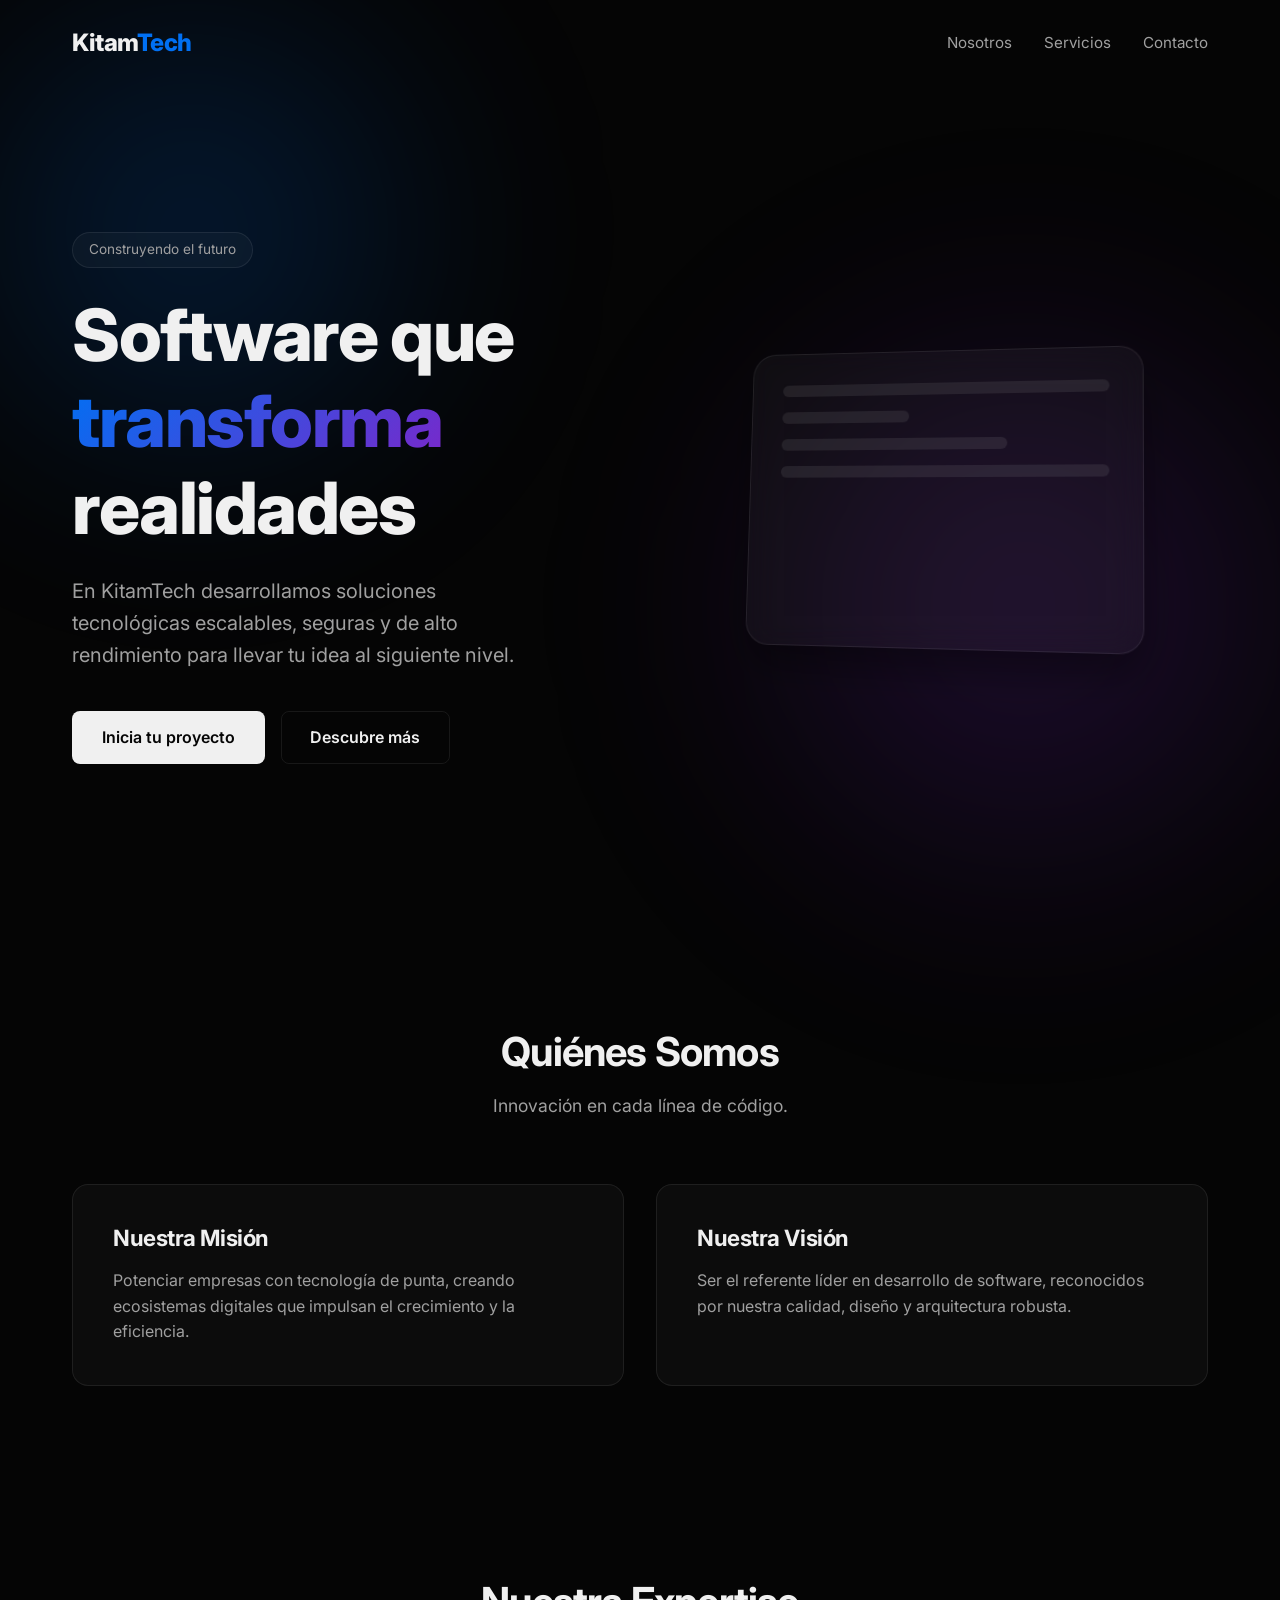
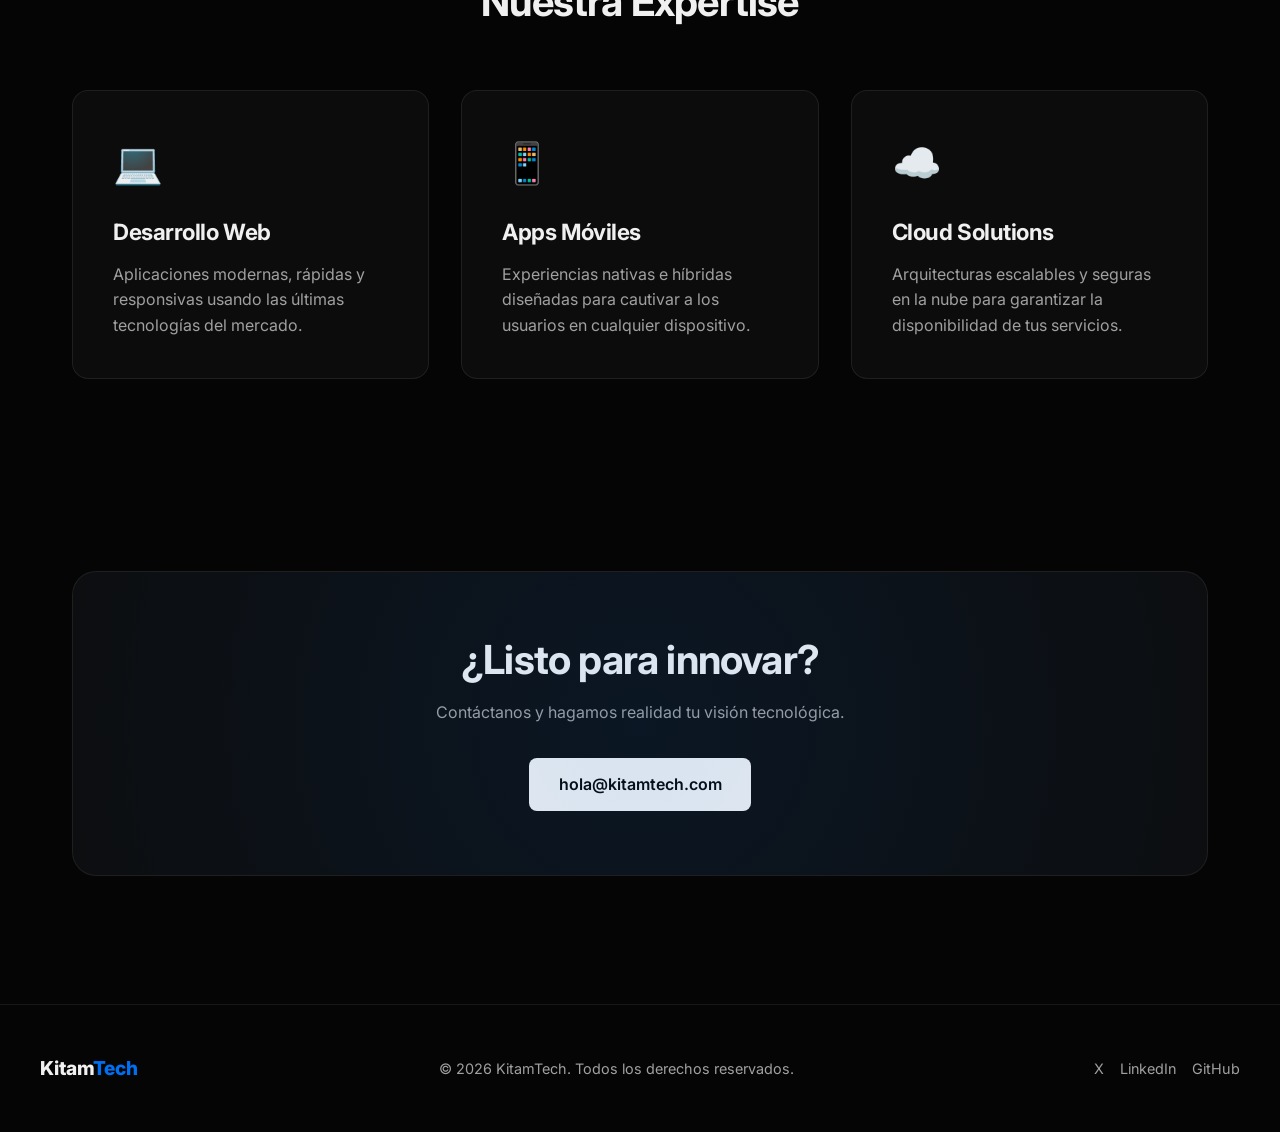
==== index.html @ 881428be "Add files via upload" ====
<!DOCTYPE html>
<html lang="es">
<head>
    <meta charset="UTF-8">
    <meta name="viewport" content="width=device-width, initial-scale=1.0">
    <meta name="description" content="KitamTech - Soluciones de Software de Próxima Generación. Desarrollamos software que transforma realidades.">
    <title>KitamTech | Innovación en Software</title>
    <link rel="preconnect" href="https://fonts.googleapis.com">
    <link rel="preconnect" href="https://fonts.gstatic.com" crossorigin>
    <link href="https://fonts.googleapis.com/css2?family=Inter:wght@300;400;600;800&display=swap" rel="stylesheet">
    <link rel="stylesheet" href="style.css">
</head>
<body>
    <!-- Fondos dinámicos -->
    <div class="blob blob-1"></div>
    <div class="blob blob-2"></div>
    
    <!-- Navegación -->
    <nav class="navbar">
        <div class="nav-container">
            <a href="#" class="logo">Kitam<span class="highlight">Tech</span></a>
            <ul class="nav-links">
                <li><a href="#about">Nosotros</a></li>
                <li><a href="#services">Servicios</a></li>
                <li><a href="#contact">Contacto</a></li>
            </ul>
        </div>
    </nav>

    <main>
        <!-- Sección Principal Hero -->
        <header class="hero">
            <div class="hero-content">
                <span class="badge">Construyendo el futuro</span>
                <h1>Software que <span class="text-gradient">transforma</span> realidades</h1>
                <p>En KitamTech desarrollamos soluciones tecnológicas escalables, seguras y de alto rendimiento para llevar tu idea al siguiente nivel.</p>
                <div class="cta-group">
                    <a href="#contact" class="btn btn-primary">Inicia tu proyecto</a>
                    <a href="#services" class="btn btn-secondary">Descubre más</a>
                </div>
            </div>
            <div class="hero-visual">
                <div class="glass-card">
                    <div class="code-line"></div>
                    <div class="code-line short"></div>
                    <div class="code-line medium"></div>
                    <div class="code-line"></div>
                </div>
            </div>
        </header>

        <!-- Sección Nosotros -->
        <section id="about" class="section">
            <div class="section-header">
                <h2>Quiénes Somos</h2>
                <p>Innovación en cada línea de código.</p>
            </div>
            <div class="about-grid">
                <div class="about-card">
                    <h3>Nuestra Misión</h3>
                    <p>Potenciar empresas con tecnología de punta, creando ecosistemas digitales que impulsan el crecimiento y la eficiencia.</p>
                </div>
                <div class="about-card">
                    <h3>Nuestra Visión</h3>
                    <p>Ser el referente líder en desarrollo de software, reconocidos por nuestra calidad, diseño y arquitectura robusta.</p>
                </div>
            </div>
        </section>

        <!-- Sección Servicios -->
        <section id="services" class="section">
             <div class="section-header">
                <h2>Nuestra Expertise</h2>
            </div>
            <div class="services-grid">
                <div class="service-card">
                    <div class="icon">💻</div>
                    <h3>Desarrollo Web</h3>
                    <p>Aplicaciones modernas, rápidas y responsivas usando las últimas tecnologías del mercado.</p>
                </div>
                <div class="service-card">
                    <div class="icon">📱</div>
                    <h3>Apps Móviles</h3>
                    <p>Experiencias nativas e híbridas diseñadas para cautivar a los usuarios en cualquier dispositivo.</p>
                </div>
                <div class="service-card">
                    <div class="icon">☁️</div>
                    <h3>Cloud Solutions</h3>
                    <p>Arquitecturas escalables y seguras en la nube para garantizar la disponibilidad de tus servicios.</p>
                </div>
            </div>
        </section>

        <!-- Sección Contacto -->
        <section id="contact" class="section contact-section">
            <div class="contact-box glass-panel">
                <h2>¿Listo para innovar?</h2>
                <p>Contáctanos y hagamos realidad tu visión tecnológica.</p>
                <a href="mailto:hola@kitamtech.com" class="btn btn-primary">hola@kitamtech.com</a>
            </div>
        </section>
    </main>

    <!-- Pie de página -->
    <footer>
        <div class="footer-content">
            <div class="footer-logo">Kitam<span>Tech</span></div>
            <p>&copy; 2026 KitamTech. Todos los derechos reservados.</p>
            <div class="social-links">
                <a href="#">X</a>
                <a href="#">LinkedIn</a>
                <a href="#">GitHub</a>
            </div>
        </div>
    </footer>

    <script src="script.js"></script>
</body>
</html>
---- style.css ----
:root {
    --bg-color: #050505;
    --text-color: #f0f0f0;
    --text-muted: #a0a0a0;
    --primary: #0070f3;
    --primary-glow: rgba(0, 112, 243, 0.4);
    --secondary: #7928ca;
    --secondary-glow: rgba(121, 40, 202, 0.4);
    --glass-bg: rgba(255, 255, 255, 0.03);
    --glass-border: rgba(255, 255, 255, 0.08);
}

* {
    margin: 0;
    padding: 0;
    box-sizing: border-box;
    font-family: 'Inter', sans-serif;
}

body {
    background-color: var(--bg-color);
    color: var(--text-color);
    overflow-x: hidden;
    line-height: 1.6;
}

/* Background Blobs */
.blob {
    position: fixed;
    border-radius: 50%;
    filter: blur(100px);
    z-index: -1;
    opacity: 0.6;
    animation: drift 20s infinite alternate ease-in-out;
}

.blob-1 {
    top: -10%;
    left: -10%;
    width: 50vw;
    height: 50vw;
    background: radial-gradient(circle, var(--primary-glow) 0%, transparent 70%);
}

.blob-2 {
    bottom: -10%;
    right: -10%;
    width: 60vw;
    height: 60vw;
    background: radial-gradient(circle, var(--secondary-glow) 0%, transparent 70%);
    animation-delay: -10s;
}

@keyframes drift {
    0% { transform: translate(0, 0) scale(1); }
    100% { transform: translate(5%, 5%) scale(1.1); }
}

/* Navigation */
.navbar {
    position: fixed;
    top: 0;
    width: 100%;
    padding: 1.5rem 0;
    z-index: 1000;
    transition: backdrop-filter 0.3s, background 0.3s;
}

.navbar.scrolled {
    backdrop-filter: blur(12px);
    background: rgba(5, 5, 5, 0.7);
    border-bottom: 1px solid var(--glass-border);
}

.nav-container {
    max-width: 1200px;
    margin: 0 auto;
    padding: 0 2rem;
    display: flex;
    justify-content: space-between;
    align-items: center;
}

.logo {
    font-size: 1.5rem;
    font-weight: 800;
    text-decoration: none;
    color: var(--text-color);
    letter-spacing: -0.5px;
}

.logo .highlight {
    color: var(--primary);
}

.nav-links {
    list-style: none;
    display: flex;
    gap: 2rem;
}

.nav-links a {
    text-decoration: none;
    color: var(--text-muted);
    font-weight: 400;
    font-size: 0.95rem;
    transition: color 0.2s;
}

.nav-links a:hover {
    color: var(--text-color);
}

/* Typography & Utilities */
h1, h2, h3 {
    line-height: 1.2;
    letter-spacing: -0.02em;
}

.text-gradient {
    background: linear-gradient(135deg, #0070f3, #7928ca);
    -webkit-background-clip: text;
    -webkit-text-fill-color: transparent;
    background-clip: text;
}

.btn {
    display: inline-block;
    padding: 0.8rem 1.8rem;
    border-radius: 8px;
    font-weight: 600;
    text-decoration: none;
    transition: all 0.3s ease;
    border: 1px solid transparent;
}

.btn-primary {
    background: var(--text-color);
    color: var(--bg-color);
}

.btn-primary:hover {
    background: #e0e0e0;
    transform: translateY(-2px);
    box-shadow: 0 4px 14px rgba(255, 255, 255, 0.2);
}

.btn-secondary {
    background: transparent;
    color: var(--text-color);
    border-color: var(--glass-border);
}

.btn-secondary:hover {
    background: var(--glass-bg);
    border-color: var(--text-muted);
}

/* Sections */
.section {
    padding: 8rem 2rem 4rem;
    max-width: 1200px;
    margin: 0 auto;
}

.section-header {
    text-align: center;
    margin-bottom: 4rem;
}

.section-header h2 {
    font-size: 2.5rem;
    margin-bottom: 1rem;
}

.section-header p {
    color: var(--text-muted);
    font-size: 1.1rem;
}

/* Hero Section */
.hero {
    min-height: 100vh;
    display: flex;
    align-items: center;
    max-width: 1200px;
    margin: 0 auto;
    padding: 0 2rem;
    padding-top: 6rem;
    gap: 4rem;
}

.hero-content {
    flex: 1;
}

.badge {
    display: inline-block;
    padding: 0.4rem 1rem;
    background: var(--glass-bg);
    border: 1px solid var(--glass-border);
    border-radius: 20px;
    font-size: 0.85rem;
    color: var(--text-muted);
    margin-bottom: 1.5rem;
}

.hero h1 {
    font-size: 4.5rem;
    font-weight: 800;
    margin-bottom: 1.5rem;
}

.hero p {
    font-size: 1.25rem;
    color: var(--text-muted);
    margin-bottom: 2.5rem;
    max-width: 90%;
}

.cta-group {
    display: flex;
    gap: 1rem;
}

.hero-visual {
    flex: 1;
    display: flex;
    justify-content: center;
    align-items: center;
}

.glass-card {
    width: 100%;
    max-width: 400px;
    height: 300px;
    background: var(--glass-bg);
    backdrop-filter: blur(16px);
    border: 1px solid var(--glass-border);
    border-radius: 24px;
    padding: 2rem;
    display: flex;
    flex-direction: column;
    gap: 1rem;
    box-shadow: 0 20px 40px rgba(0,0,0,0.4);
    transform: perspective(1000px) rotateY(-10deg) rotateX(5deg);
    transition: transform 0.5s ease;
}

.glass-card:hover {
    transform: perspective(1000px) rotateY(-5deg) rotateX(2deg);
}

.code-line {
    height: 12px;
    background: var(--glass-border);
    border-radius: 6px;
    width: 100%;
}
.code-line.short { width: 40%; }
.code-line.medium { width: 70%; }

/* Grids */
.about-grid, .services-grid {
    display: grid;
    gap: 2rem;
}

.about-grid {
    grid-template-columns: repeat(auto-fit, minmax(300px, 1fr));
}

.services-grid {
    grid-template-columns: repeat(auto-fit, minmax(280px, 1fr));
}

.about-card, .service-card {
    background: var(--glass-bg);
    border: 1px solid var(--glass-border);
    border-radius: 16px;
    padding: 2.5rem;
    transition: transform 0.3s, background 0.3s;
}

.about-card:hover, .service-card:hover {
    transform: translateY(-5px);
    background: rgba(255, 255, 255, 0.05);
}

.service-card .icon {
    font-size: 2.5rem;
    margin-bottom: 1.5rem;
}

.about-card h3, .service-card h3 {
    font-size: 1.4rem;
    margin-bottom: 1rem;
}

.about-card p, .service-card p {
    color: var(--text-muted);
}

/* Contact */
.contact-box {
    text-align: center;
    padding: 4rem 2rem;
    border-radius: 24px;
    background: var(--glass-bg);
    border: 1px solid var(--glass-border);
    position: relative;
    overflow: hidden;
}

.contact-box::before {
    content: '';
    position: absolute;
    top: -50%;
    left: -50%;
    width: 200%;
    height: 200%;
    background: radial-gradient(circle, rgba(0, 112, 243, 0.1) 0%, transparent 60%);
    pointer-events: none;
}

.contact-box h2 {
    font-size: 2.5rem;
    margin-bottom: 1rem;
}

.contact-box p {
    color: var(--text-muted);
    margin-bottom: 2rem;
}

/* Footer */
footer {
    border-top: 1px solid var(--glass-border);
    padding: 3rem 2rem;
    margin-top: 4rem;
}

.footer-content {
    max-width: 1200px;
    margin: 0 auto;
    display: flex;
    justify-content: space-between;
    align-items: center;
    flex-wrap: wrap;
    gap: 1rem;
}

.footer-logo {
    font-weight: 800;
    font-size: 1.2rem;
}
.footer-logo span { color: var(--primary); }

footer p { color: var(--text-muted); font-size: 0.9rem; }

.social-links { display: flex; gap: 1rem; }
.social-links a { color: var(--text-muted); text-decoration: none; font-size: 0.9rem; }
.social-links a:hover { color: var(--text-color); }

/* Fade Animations */
.fade-in-up {
    opacity: 0;
    transform: translateY(30px);
    transition: opacity 0.8s ease-out, transform 0.8s ease-out;
}

.fade-in-up.visible {
    opacity: 1;
    transform: translateY(0);
}

/* Responsive Styles */
@media (max-width: 768px) {
    .hero {
        flex-direction: column;
        padding-top: 8rem;
        text-align: center;
    }
    
    .hero h1 { font-size: 3rem; }
    .hero p { max-width: 100%; margin: 0 auto 2rem; }
    .cta-group { justify-content: center; }
    
    .nav-links { display: none; }
    .section { padding-top: 6rem; }
}
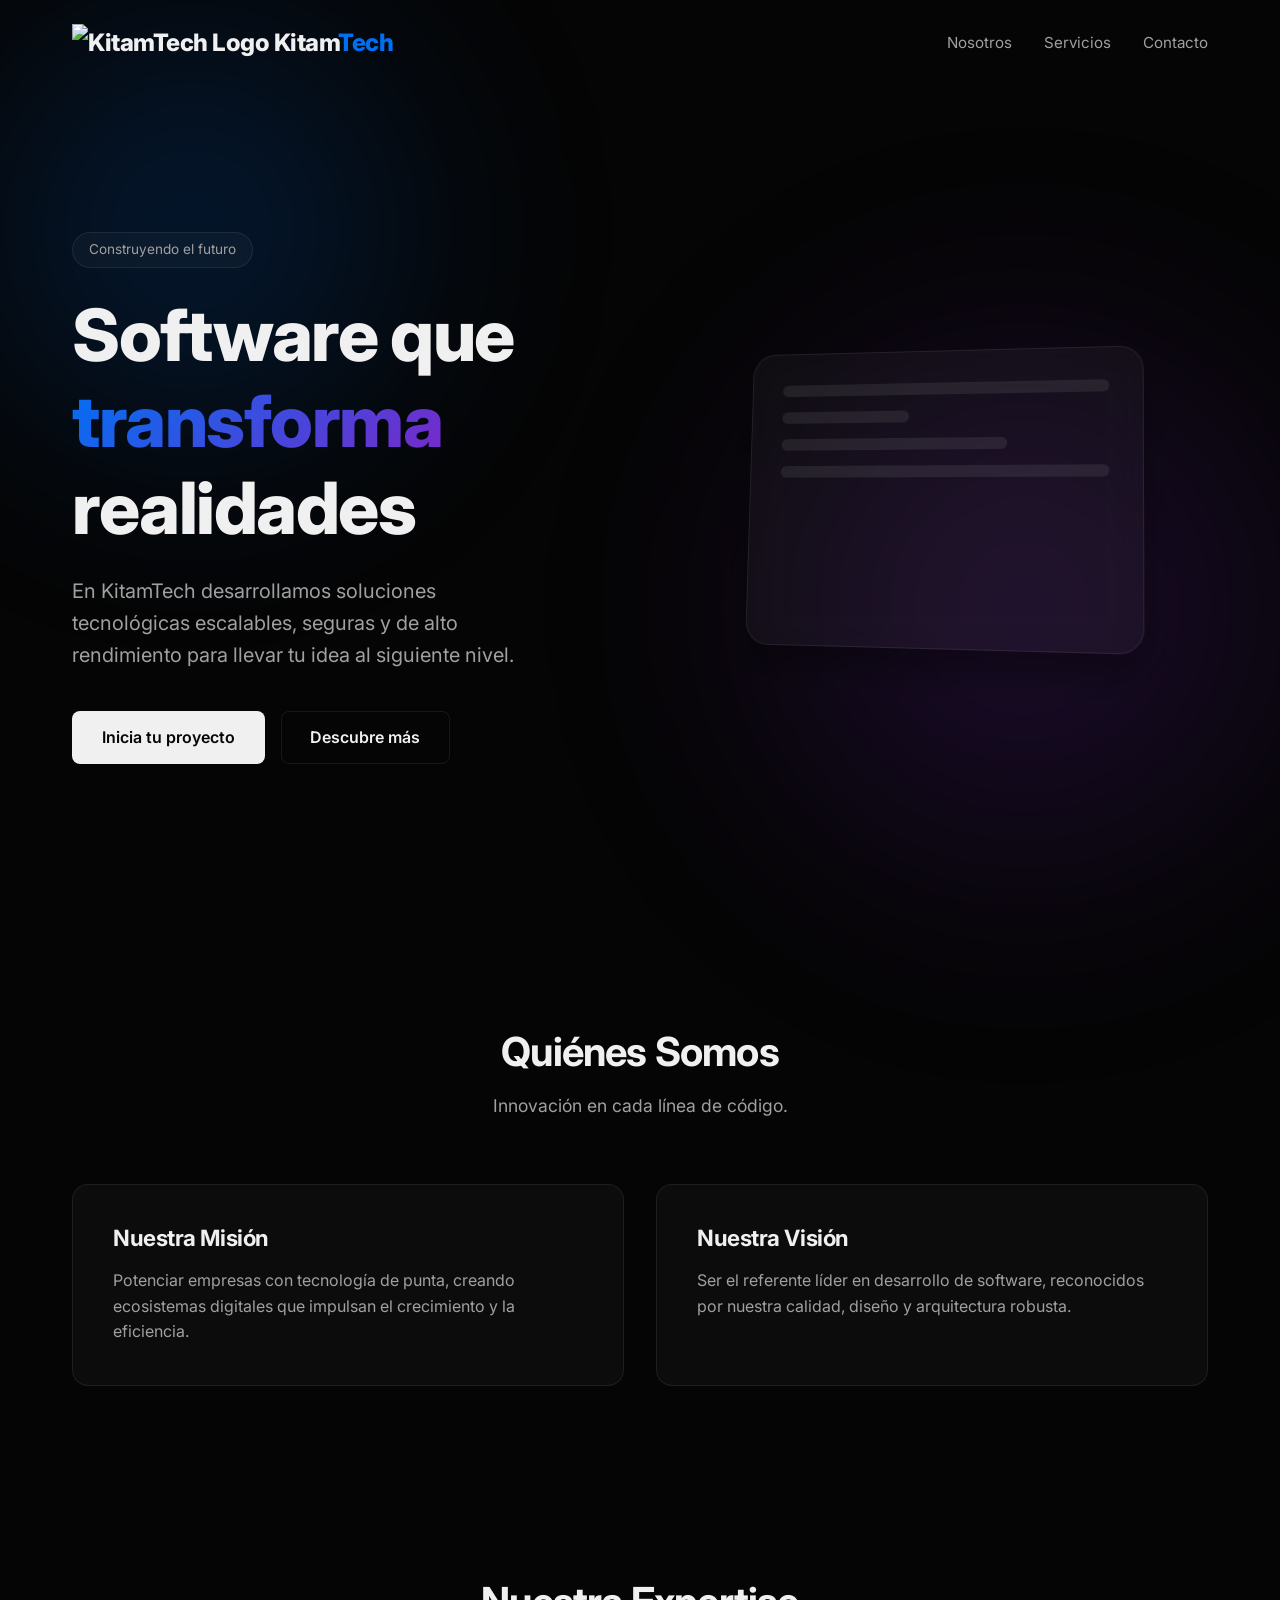
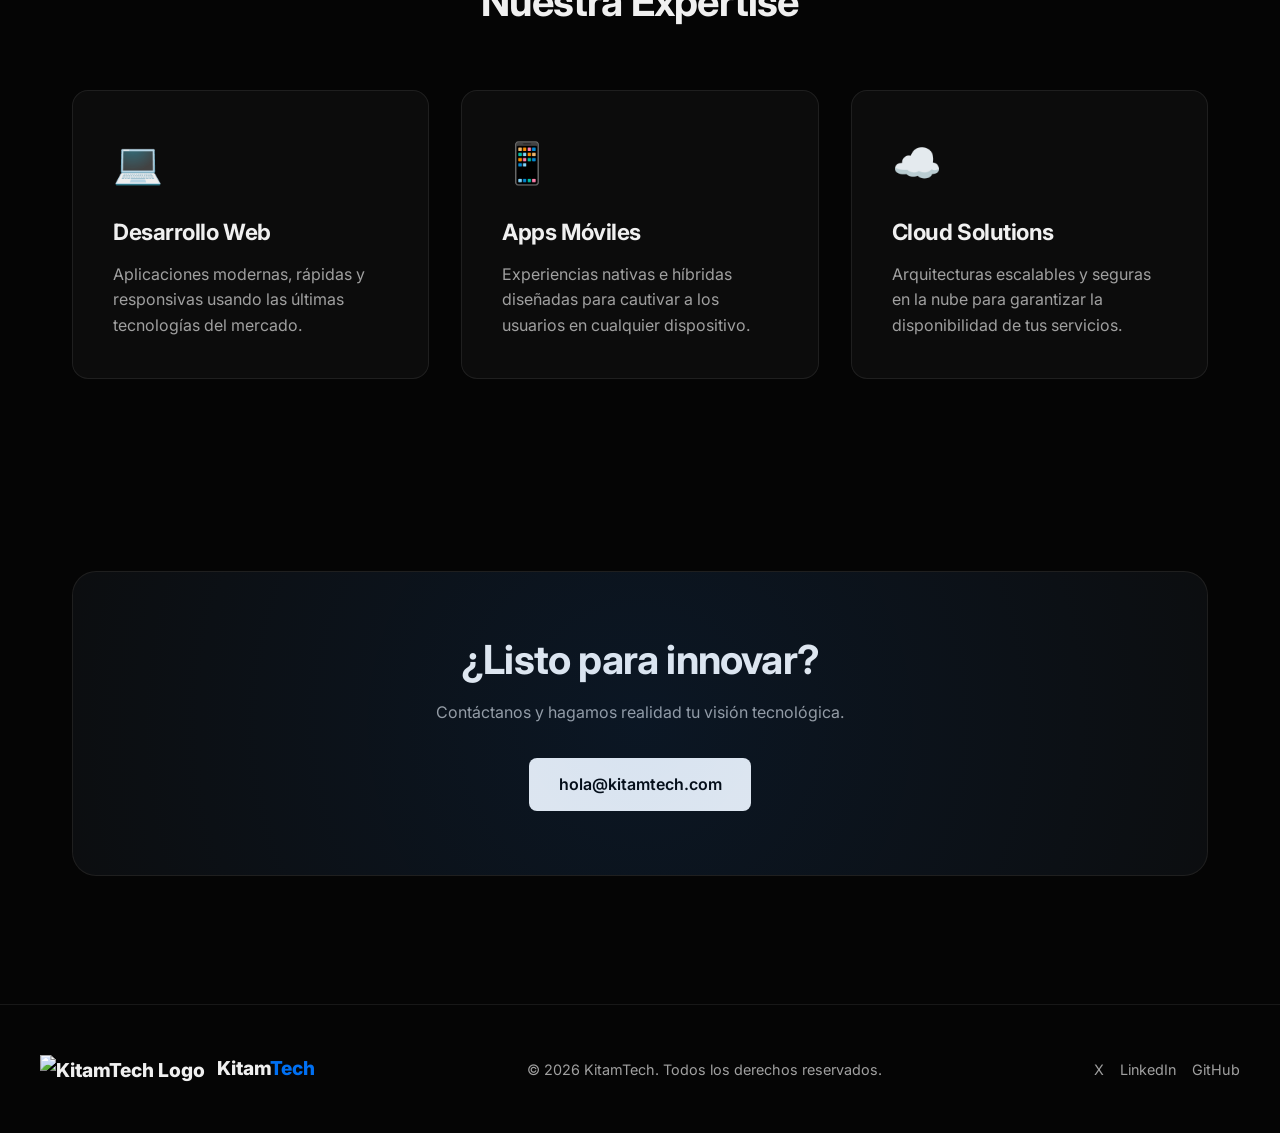
==== commit 62d804aa: "Update index.html" ====
--- a/index.html
+++ b/index.html
@@ -18,7 +18,10 @@
     <!-- Navegación -->
     <nav class="navbar">
         <div class="nav-container">
-            <a href="#" class="logo">Kitam<span class="highlight">Tech</span></a>
+            <a href="#" class="logo">
+                <img src="assets/logo.png" alt="KitamTech Logo" class="brand-logo">
+                Kitam<span class="highlight">Tech</span>
+            </a>
             <ul class="nav-links">
                 <li><a href="#about">Nosotros</a></li>
                 <li><a href="#services">Servicios</a></li>
@@ -104,7 +107,10 @@
     <!-- Pie de página -->
     <footer>
         <div class="footer-content">
-            <div class="footer-logo">Kitam<span>Tech</span></div>
+            <div class="footer-logo">
+                <img src="assets/logo.png" alt="KitamTech Logo" class="brand-logo" style="width: 30px; margin-right: 0.5rem; vertical-align: middle;">
+                Kitam<span>Tech</span>
+            </div>
             <p>&copy; 2026 KitamTech. Todos los derechos reservados.</p>
             <div class="social-links">
                 <a href="#">X</a>
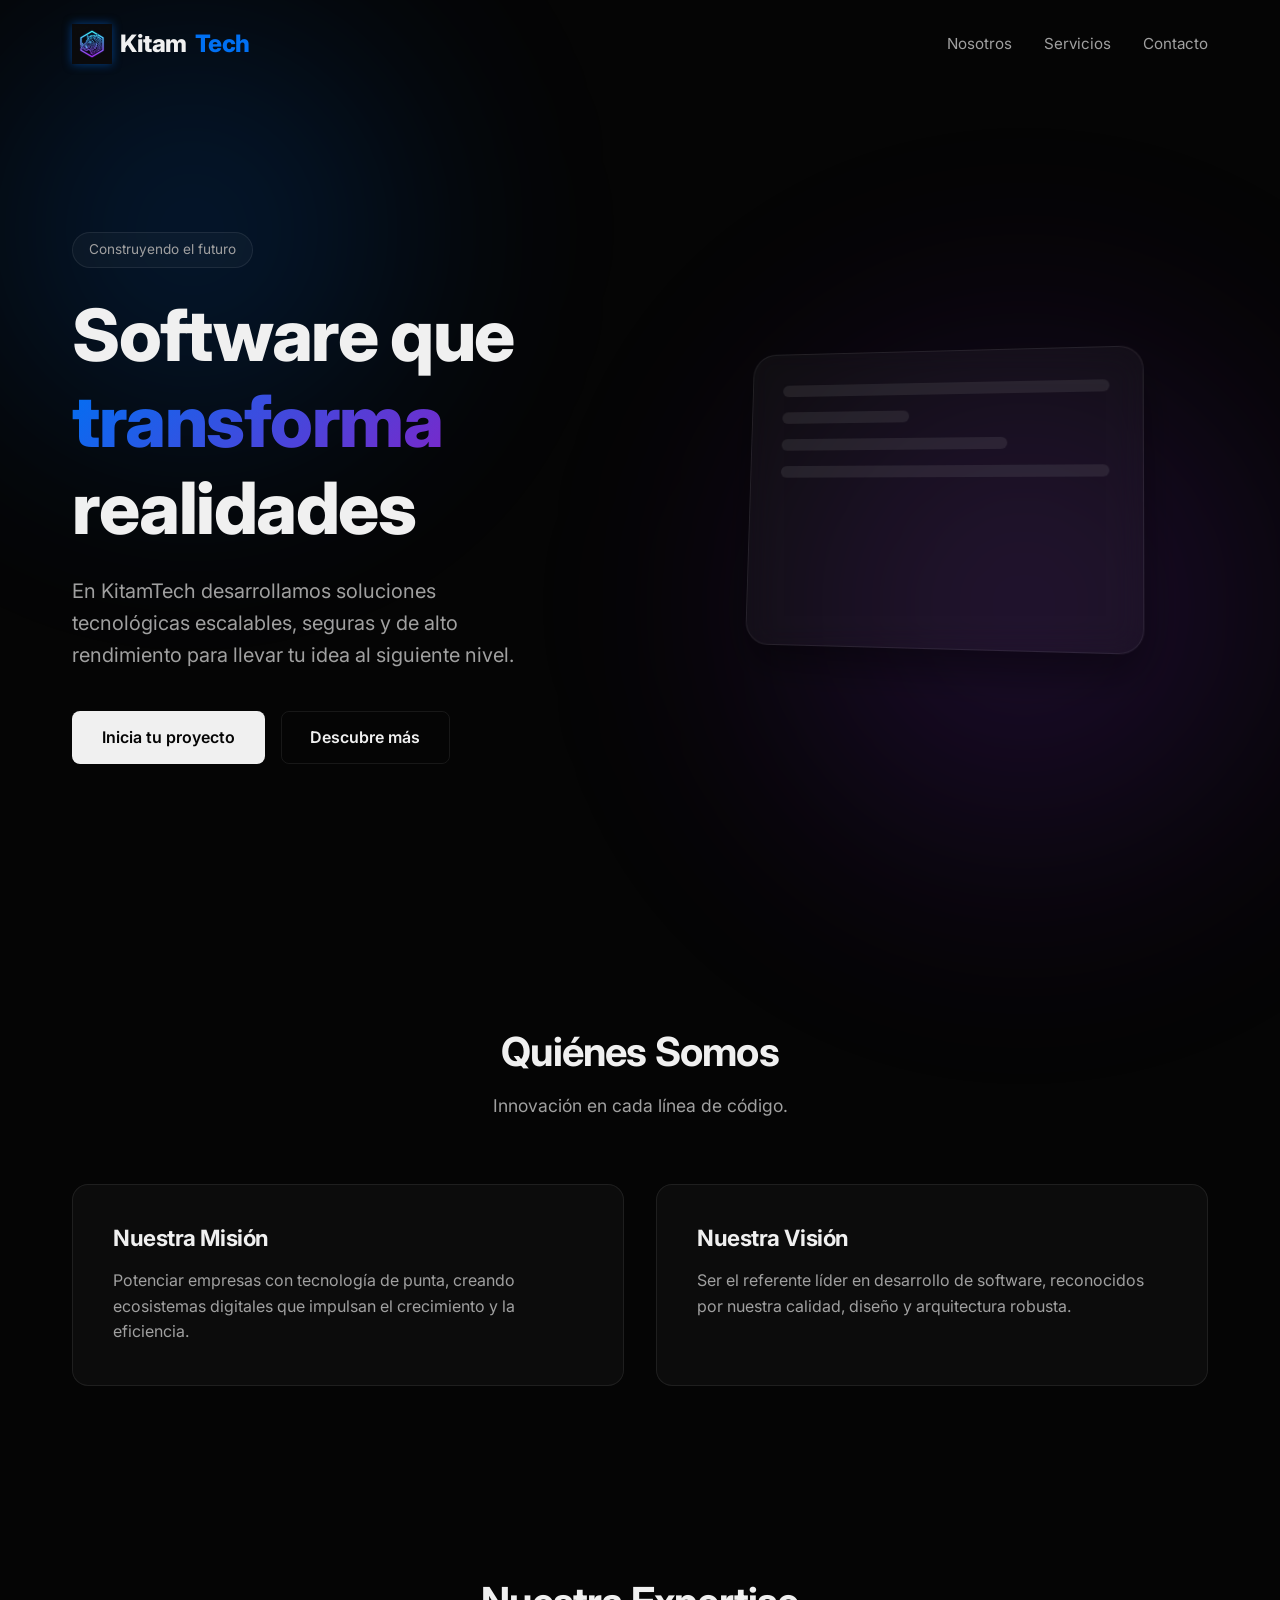
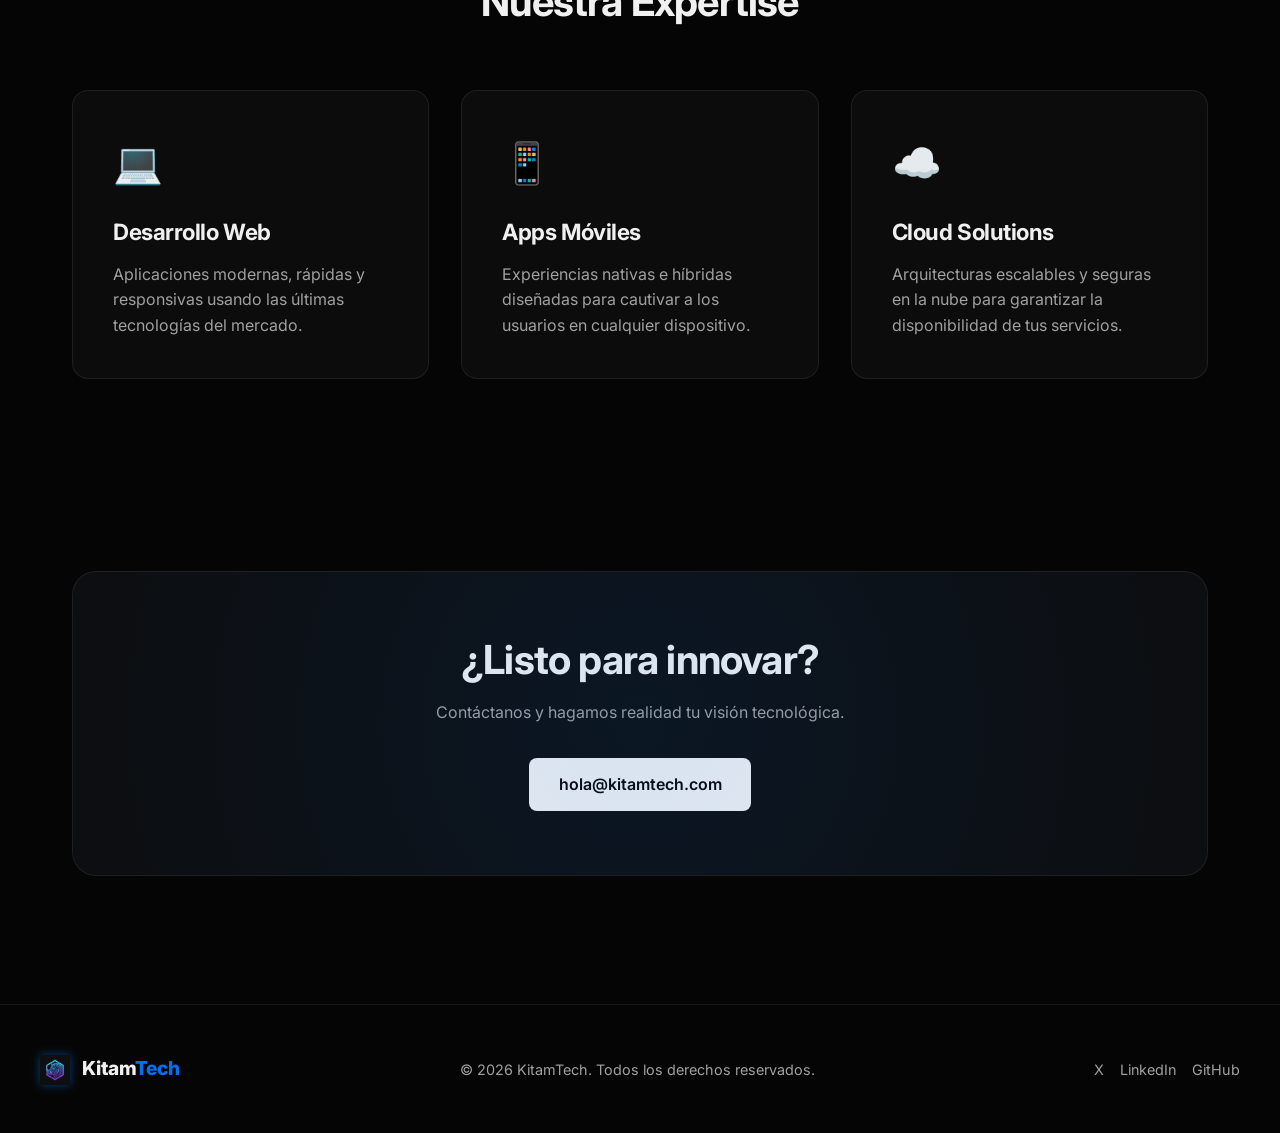
==== commit 815c5cbb: "Update index.html" ====
--- a/index.html
+++ b/index.html
@@ -9,6 +9,7 @@
     <link rel="preconnect" href="https://fonts.gstatic.com" crossorigin>
     <link href="https://fonts.googleapis.com/css2?family=Inter:wght@300;400;600;800&display=swap" rel="stylesheet">
     <link rel="stylesheet" href="style.css">
+    <link rel="icon" type="image/png" href="assets/logo.png">
 </head>
 <body>
     <!-- Fondos dinámicos -->
--- a/style.css
+++ b/style.css
@@ -87,6 +87,16 @@
     text-decoration: none;
     color: var(--text-color);
     letter-spacing: -0.5px;
+    display: flex;
+    align-items: center;
+    gap: 0.5rem;
+}
+
+.brand-logo {
+    width: 40px;
+    height: auto;
+    mix-blend-mode: screen; /* Removes the black background, keeping the neon colors */
+    filter: drop-shadow(0 0 5px rgba(0, 112, 243, 0.5));
 }
 
 .logo .highlight {
